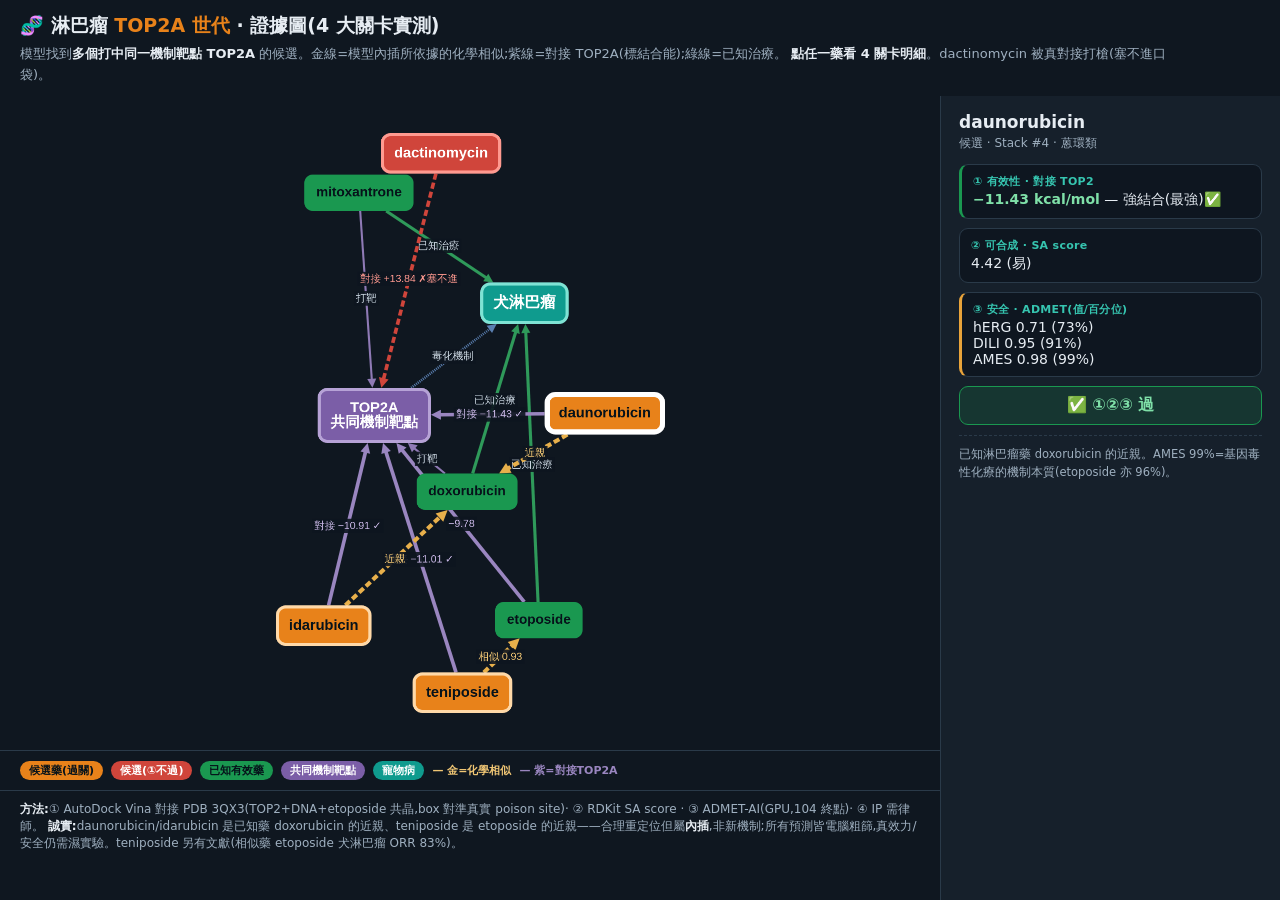
==== cohort_graph.html @ 1018a5cf "add cohort evidence graph (Cytoscape · 4-gate, docking on edges)" ====
<!DOCTYPE html>
<html lang="zh-Hant">
<head>
<meta charset="UTF-8">
<meta name="viewport" content="width=device-width, initial-scale=1.0">
<title>淋巴瘤 TOP2A 世代 · 證據圖(4 大關卡)</title>
<script src="vendor/cytoscape.min.js"></script>
<script>window.cytoscape||document.write('<script src="https://unpkg.com/cytoscape@3.30.2/dist/cytoscape.min.js"><\/script>');</script>
<style>
  :root{--bg:#0f1720;--card:#16202b;--ink:#e7edf3;--muted:#9fb0c0;--line:#2a3a49;
        --acc:#36c5b0;--cand:#e8821a;--known:#1a9850;--tgt:#7b5ea7;--dis:#0f9b8e;--fail:#d0453b}
  *{box-sizing:border-box}
  html,body{margin:0;height:100%;background:var(--bg);color:var(--ink);font-family:"Noto Sans TC",system-ui,sans-serif}
  header{padding:13px 20px 8px}
  h1{margin:0;font-size:19px}
  h1 .c{color:var(--cand)}
  .sub{color:var(--muted);font-size:13px;line-height:1.6;margin-top:5px;max-width:1150px}
  .sub b{color:var(--ink)}
  #stage{position:absolute;top:96px;bottom:0;left:0;right:340px}
  #cy{position:absolute;top:0;bottom:150px;left:0;right:0}
  #legend{position:absolute;bottom:110px;left:0;right:0;height:40px;display:flex;gap:8px;align-items:center;
          padding:0 20px;font-size:11px;flex-wrap:wrap;border-top:1px solid var(--line)}
  .lg{padding:2px 9px;border-radius:10px;font-weight:700;color:#06121a}
  .foot{position:absolute;bottom:0;left:0;right:0;height:110px;padding:10px 20px;border-top:1px solid var(--line);
        font-size:12px;color:var(--muted);overflow:auto}
  .foot b{color:var(--ink)}
  /* 右側明細面板 */
  #panel{position:absolute;top:96px;bottom:0;right:0;width:340px;background:var(--card);border-left:1px solid var(--line);
         padding:16px 18px;overflow:auto}
  #panel h2{margin:0 0 3px;font-size:17px}
  #panel .rk{color:var(--muted);font-size:12px;margin-bottom:12px}
  .gate{border:1px solid var(--line);border-radius:9px;padding:9px 11px;margin-bottom:9px;background:#0e1620}
  .gate .lab{font-size:11px;color:var(--acc);font-weight:700;letter-spacing:.3px}
  .gate .val{font-size:14px;margin-top:2px}
  .gate.g1p{border-left:3px solid var(--known)} .gate.g1f{border-left:3px solid var(--fail)}
  .gate.g3{border-left:3px solid #e8a33a}
  .p{color:#7fe0a8;font-weight:700} .f{color:#ff8a7f;font-weight:700}
  .verdict{margin-top:6px;padding:8px 11px;border-radius:9px;font-weight:700;text-align:center}
  .verdict.pass{background:rgba(26,153,80,.18);color:#7fe0a8;border:1px solid #1a9850}
  .verdict.fail{background:rgba(208,69,59,.18);color:#ff8a7f;border:1px solid #d0453b}
  .verdict.ref{background:rgba(90,127,176,.16);color:#9cc0e8;border:1px solid #4a6a90}
  .hint{color:var(--muted);font-size:12.5px;line-height:1.7}
  .note{font-size:11.5px;color:var(--muted);margin-top:10px;line-height:1.6;border-top:1px dashed var(--line);padding-top:9px}
  @media(max-width:820px){#stage{right:0}#panel{position:static;width:auto;height:auto;border-left:none;border-top:1px solid var(--line)}
    #cy{right:0}}
</style>
</head>
<body>
<header>
  <h1>🧬 淋巴瘤 <span class="c">TOP2A 世代</span> · 證據圖(4 大關卡實測)</h1>
  <div class="sub">
    模型找到<b>多個打中同一機制靶點 TOP2A</b> 的候選。金線=模型內插所依據的化學相似;紫線=對接 TOP2A(標結合能);綠線=已知治療。
    <b>點任一藥看 4 關卡明細</b>。dactinomycin 被真對接打槍(塞不進口袋)。
  </div>
</header>

<div id="stage">
  <div id="cy"></div>
  <div id="legend">
    <span class="lg" style="background:#e8821a">候選藥(過關)</span>
    <span class="lg" style="background:#d0453b;color:#fff">候選(①不過)</span>
    <span class="lg" style="background:#1a9850">已知有效藥</span>
    <span class="lg" style="background:#7b5ea7;color:#fff">共同機制靶點</span>
    <span class="lg" style="background:#0f9b8e;color:#fff">寵物病</span>
    <span style="color:#f0c674;font-weight:700">— 金=化學相似</span>
    <span style="color:#9a86c0;font-weight:700">— 紫=對接TOP2A</span>
  </div>
  <div class="foot">
    <b>方法:</b>① AutoDock Vina 對接 PDB 3QX3(TOP2+DNA+etoposide 共晶,box 對準真實 poison site)· ② RDKit SA score · ③ ADMET-AI(GPU,104 終點)· ④ IP 需律師。
    <b>誠實:</b>daunorubicin/idarubicin 是已知藥 doxorubicin 的近親、teniposide 是 etoposide 的近親——合理重定位但屬<b>內插</b>,非新機制;所有預測皆電腦粗篩,真效力/安全仍需濕實驗。teniposide 另有文獻(相似藥 etoposide 犬淋巴瘤 ORR 83%)。
  </div>
</div>

<div id="panel">
  <div id="pcontent">
    <p class="hint">👈 點圖上任一顆藥,看它的<br>① 對接有效性 ② 可合成 ③ ADMET 安全 明細。</p>
    <p class="hint" style="margin-top:14px"><b style="color:#e8821a">teniposide / daunorubicin / idarubicin</b> = ①②③ 過關。<br><b style="color:#ff8a7f">dactinomycin</b> = ① 被對接打槍。</p>
  </div>
</div>

<script>
const GATE={
 etop:{n:"etoposide",cls:"ref",rk:"對照 · 已知有效藥",g1:"−9.78 kcal/mol",g1c:"g1p",g1t:"強結合(驗證設定)",sa:"4.9",herg:"0.77 (77%)",dili:"0.89 (82%)",ames:"0.84 (96%)",v:"ref",vt:"基準(FDA 核准)",note:"docking 對照組:已知結合此口袋,得強分數→證明流程設對。"},
 teni:{n:"teniposide",cls:"cand",rk:"候選 · Stack #8",g1:"−11.01 kcal/mol",g1c:"g1p",g1t:"強結合 ✅",sa:"5.0",herg:"0.85 (83%)",dili:"0.93 (87%)",ames:"0.89 (97%)",v:"pass",vt:"✅ ①②③ 過",note:"另有文獻:相似藥 etoposide 於 27 隻犬淋巴瘤 ORR 83%。模型選它的理由是化學像 etoposide(消融證)。"},
 daun:{n:"daunorubicin",cls:"cand",rk:"候選 · Stack #4 · 蒽環類",g1:"−11.43 kcal/mol",g1c:"g1p",g1t:"強結合(最強)✅",sa:"4.42",herg:"0.71 (73%)",dili:"0.95 (91%)",ames:"0.98 (99%)",v:"pass",vt:"✅ ①②③ 過",note:"已知淋巴瘤藥 doxorubicin 的近親。AMES 99%=基因毒性化療的機制本質(etoposide 亦 96%)。"},
 idar:{n:"idarubicin",cls:"cand",rk:"候選 · Stack #7 · 蒽環類",g1:"−10.91 kcal/mol",g1c:"g1p",g1t:"強結合 ✅",sa:"4.34",herg:"0.68 (71%)",dili:"0.94 (89%)",ames:"0.98 (99%)",v:"pass",vt:"✅ ①②③ 過",note:"doxorubicin 近親,Ro5 全過。毒性旗與 etoposide 同級。"},
 dact:{n:"dactinomycin",cls:"fail",rk:"候選 · Stack #6 · 環狀肽",g1:"+13.84 kcal/mol",g1c:"g1f",g1t:"塞不進口袋 ❌",sa:"7.02",herg:"0.78 (78%)",dili:"1.00 (99%)",ames:"0.41 (71%)",v:"fail",vt:"❌ ① 不過",note:"KG 標它打 TOP2A,但真對接為正值=太大塞不進 poison site(它是 DNA 嵌入劑)。真正的①打槍了查表假陽性。"}
};
function show(id){
 const g=GATE[id]; if(!g) return;
 document.getElementById("pcontent").innerHTML=
  '<h2>'+g.n+'</h2><div class="rk">'+g.rk+'</div>'+
  '<div class="gate '+g.g1c+'"><div class="lab">① 有效性 · 對接 TOP2</div><div class="val"><b class="'+(g.g1c=="g1p"?"p":"f")+'">'+g.g1+'</b> — '+g.g1t+'</div></div>'+
  '<div class="gate"><div class="lab">② 可合成 · SA score</div><div class="val">'+g.sa+(parseFloat(g.sa)<4.5?' (易)':' (偏難,大分子)')+'</div></div>'+
  '<div class="gate g3"><div class="lab">③ 安全 · ADMET(值/百分位)</div><div class="val">hERG '+g.herg+'<br>DILI '+g.dili+'<br>AMES '+g.ames+'</div></div>'+
  '<div class="verdict '+g.v+'">'+g.vt+'</div>'+
  '<div class="note">'+g.note+'</div>';
}
const els=[
  {data:{id:"dis",label:"犬淋巴瘤",t:"dis"}},
  {data:{id:"top2a",label:"TOP2A\n共同機制靶點",t:"tgt"}},
  {data:{id:"etop",label:"etoposide",t:"known"}},
  {data:{id:"doxo",label:"doxorubicin",t:"known"}},
  {data:{id:"mito",label:"mitoxantrone",t:"known"}},
  {data:{id:"teni",label:"teniposide",t:"cand"}},
  {data:{id:"daun",label:"daunorubicin",t:"cand"}},
  {data:{id:"idar",label:"idarubicin",t:"cand"}},
  {data:{id:"dact",label:"dactinomycin",t:"fail"}},
  // 已知藥 → 病(治療)
  {data:{source:"etop",target:"dis",cls:"treat",label:"已知治療"}},
  {data:{source:"doxo",target:"dis",cls:"treat",label:"已知治療"}},
  {data:{source:"mito",target:"dis",cls:"treat",label:"已知治療"}},
  // 所有藥 → TOP2A(對接分數)
  {data:{source:"etop",target:"top2a",cls:"dockp",label:"−9.78"}},
  {data:{source:"doxo",target:"top2a",cls:"tgt",label:"打靶"}},
  {data:{source:"mito",target:"top2a",cls:"tgt",label:"打靶"}},
  {data:{source:"teni",target:"top2a",cls:"dockp",label:"對接 −11.01 ✓"}},
  {data:{source:"daun",target:"top2a",cls:"dockp",label:"對接 −11.43 ✓"}},
  {data:{source:"idar",target:"top2a",cls:"dockp",label:"對接 −10.91 ✓"}},
  {data:{source:"dact",target:"top2a",cls:"dockf",label:"對接 +13.84 ✗塞不進"}},
  // TOP2A → 病(機制)
  {data:{source:"top2a",target:"dis",cls:"mech",label:"毒化機制"}},
  // 候選 → 近親已知藥(化學相似,金線)
  {data:{source:"teni",target:"etop",cls:"sim",label:"相似 0.93"}},
  {data:{source:"daun",target:"doxo",cls:"sim",label:"近親"}},
  {data:{source:"idar",target:"doxo",cls:"sim",label:"近親"}},
];
const COL={dis:"#0f9b8e",tgt:"#7b5ea7",known:"#1a9850",cand:"#e8821a",fail:"#d0453b"};
const cy=cytoscape({
  container:document.getElementById("cy"), elements:els,
  layout:{name:"cose",animate:false,padding:36,nodeRepulsion:14000,idealEdgeLength:120,gravity:.3,nodeOverlap:24},
  style:[
    {selector:"node",style:{"label":"data(label)","text-valign":"center","text-halign":"center","color":"#06121a",
      "font-size":"13px","font-weight":700,"shape":"round-rectangle","width":"label","height":"label",
      "padding":"11px","text-wrap":"wrap","text-max-width":"110px"}},
    ...Object.entries(COL).map(([t,c])=>({selector:'node[t="'+t+'"]',style:{"background-color":c,
      "color":(t==="dis"||t==="tgt"||t==="fail")?"#fff":"#06121a"}})),
    {selector:'node[t="cand"]',style:{"border-width":3,"border-color":"#ffd9a8","font-size":"14px"}},
    {selector:'node[t="fail"]',style:{"border-width":3,"border-color":"#ff9a90","font-size":"14px"}},
    {selector:'node[t="dis"]',style:{"border-width":3,"border-color":"#7fe3d4","font-size":"15px"}},
    {selector:'node[t="tgt"]',style:{"border-width":3,"border-color":"#b6a2d6","font-size":"14px"}},
    {selector:"edge",style:{"label":"data(label)","font-size":"10px","color":"#c8d4de","text-background-color":"#0e1620",
      "text-background-opacity":.9,"text-background-padding":"2px","width":2,"curve-style":"bezier",
      "target-arrow-shape":"triangle","line-color":"#3a4d5e","target-arrow-color":"#3a4d5e"}},
    {selector:'edge[cls="sim"]',style:{"line-color":"#e8b04b","target-arrow-color":"#e8b04b","width":4,"color":"#f0c674","line-style":"dashed"}},
    {selector:'edge[cls="tgt"]',style:{"line-color":"#8f7ab5","target-arrow-color":"#8f7ab5"}},
    {selector:'edge[cls="dockp"]',style:{"line-color":"#9a86c0","target-arrow-color":"#9a86c0","width":3.5,"color":"#c9b8e6"}},
    {selector:'edge[cls="dockf"]',style:{"line-color":"#d0453b","target-arrow-color":"#d0453b","width":3.5,"color":"#ff9a90","line-style":"dashed"}},
    {selector:'edge[cls="treat"]',style:{"line-color":"#2f9a5a","target-arrow-color":"#2f9a5a","width":3}},
    {selector:'edge[cls="mech"]',style:{"line-color":"#5a7fb0","target-arrow-color":"#5a7fb0","line-style":"dotted","width":2.5}},
    {selector:'node.sel',style:{"border-width":5,"border-color":"#fff"}},
  ]
});
cy.on("tap","node",function(e){ cy.nodes().removeClass("sel"); e.target.addClass("sel"); show(e.target.id()); });
show("daun");  // 預設顯示最強的
cy.getElementById("daun").addClass("sel");
</script>
</body>
</html>
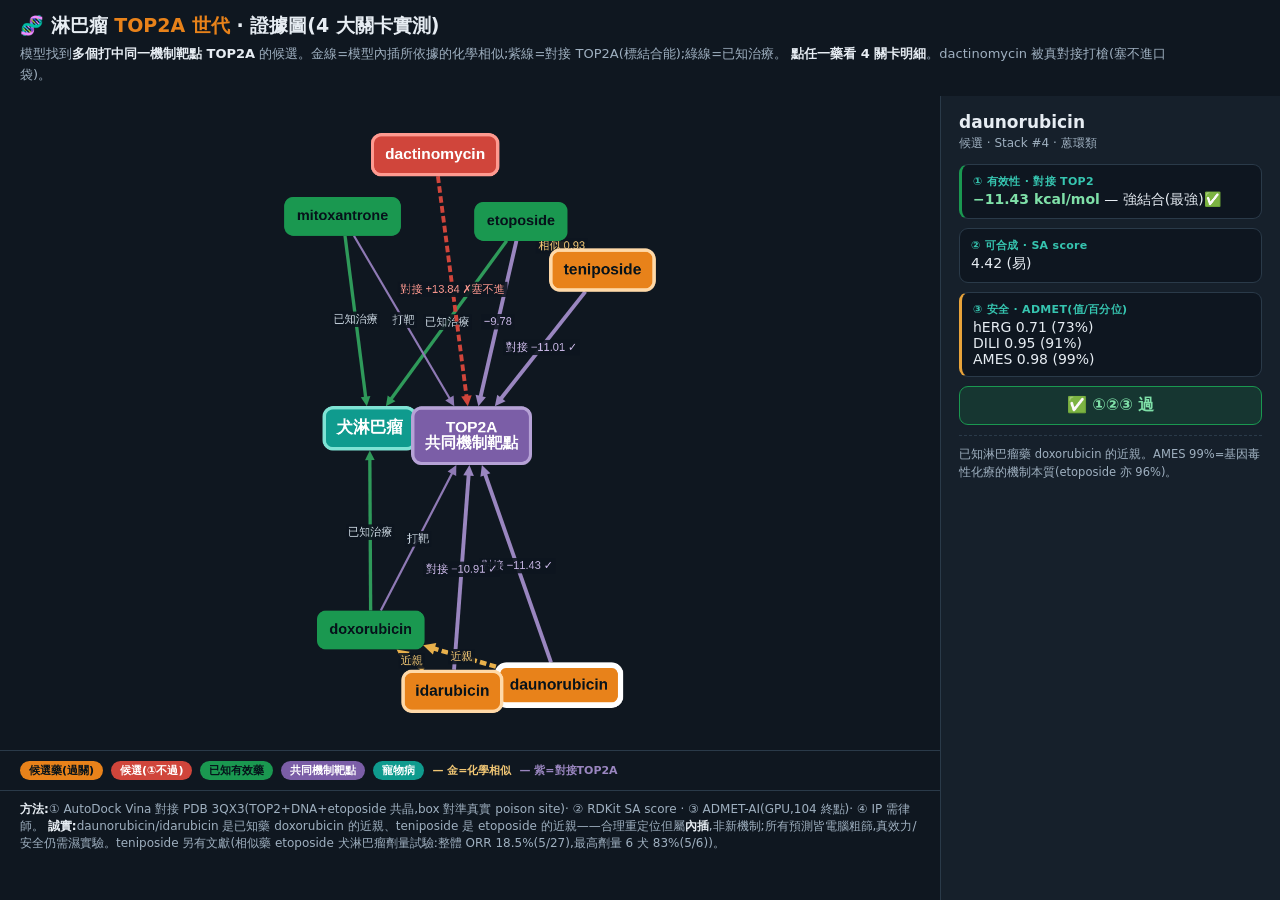
==== commit edfb107d: "fix etoposide 83% framing → overall 18.5% (5/27), top-dose 6-dog 83% (5/6)" ====
--- a/cohort_graph.html
+++ b/cohort_graph.html
@@ -67,7 +67,7 @@
   </div>
   <div class="foot">
     <b>方法:</b>① AutoDock Vina 對接 PDB 3QX3(TOP2+DNA+etoposide 共晶,box 對準真實 poison site)· ② RDKit SA score · ③ ADMET-AI(GPU,104 終點)· ④ IP 需律師。
-    <b>誠實:</b>daunorubicin/idarubicin 是已知藥 doxorubicin 的近親、teniposide 是 etoposide 的近親——合理重定位但屬<b>內插</b>,非新機制;所有預測皆電腦粗篩,真效力/安全仍需濕實驗。teniposide 另有文獻(相似藥 etoposide 犬淋巴瘤 ORR 83%)。
+    <b>誠實:</b>daunorubicin/idarubicin 是已知藥 doxorubicin 的近親、teniposide 是 etoposide 的近親——合理重定位但屬<b>內插</b>,非新機制;所有預測皆電腦粗篩,真效力/安全仍需濕實驗。teniposide 另有文獻(相似藥 etoposide 犬淋巴瘤劑量試驗:整體 ORR 18.5%(5/27),最高劑量 6 犬 83%(5/6))。
   </div>
 </div>
 
@@ -81,7 +81,7 @@
 <script>
 const GATE={
  etop:{n:"etoposide",cls:"ref",rk:"對照 · 已知有效藥",g1:"−9.78 kcal/mol",g1c:"g1p",g1t:"強結合(驗證設定)",sa:"4.9",herg:"0.77 (77%)",dili:"0.89 (82%)",ames:"0.84 (96%)",v:"ref",vt:"基準(FDA 核准)",note:"docking 對照組:已知結合此口袋,得強分數→證明流程設對。"},
- teni:{n:"teniposide",cls:"cand",rk:"候選 · Stack #8",g1:"−11.01 kcal/mol",g1c:"g1p",g1t:"強結合 ✅",sa:"5.0",herg:"0.85 (83%)",dili:"0.93 (87%)",ames:"0.89 (97%)",v:"pass",vt:"✅ ①②③ 過",note:"另有文獻:相似藥 etoposide 於 27 隻犬淋巴瘤 ORR 83%。模型選它的理由是化學像 etoposide(消融證)。"},
+ teni:{n:"teniposide",cls:"cand",rk:"候選 · Stack #8",g1:"−11.01 kcal/mol",g1c:"g1p",g1t:"強結合 ✅",sa:"5.0",herg:"0.85 (83%)",dili:"0.93 (87%)",ames:"0.89 (97%)",v:"pass",vt:"✅ ①②③ 過",note:"另有文獻:相似藥 etoposide 犬淋巴瘤劑量試驗,整體 ORR 18.5%(5/27),最高劑量 6 犬 5/6=83%。模型選它的理由是化學像 etoposide(消融證)。"},
  daun:{n:"daunorubicin",cls:"cand",rk:"候選 · Stack #4 · 蒽環類",g1:"−11.43 kcal/mol",g1c:"g1p",g1t:"強結合(最強)✅",sa:"4.42",herg:"0.71 (73%)",dili:"0.95 (91%)",ames:"0.98 (99%)",v:"pass",vt:"✅ ①②③ 過",note:"已知淋巴瘤藥 doxorubicin 的近親。AMES 99%=基因毒性化療的機制本質(etoposide 亦 96%)。"},
  idar:{n:"idarubicin",cls:"cand",rk:"候選 · Stack #7 · 蒽環類",g1:"−10.91 kcal/mol",g1c:"g1p",g1t:"強結合 ✅",sa:"4.34",herg:"0.68 (71%)",dili:"0.94 (89%)",ames:"0.98 (99%)",v:"pass",vt:"✅ ①②③ 過",note:"doxorubicin 近親,Ro5 全過。毒性旗與 etoposide 同級。"},
  dact:{n:"dactinomycin",cls:"fail",rk:"候選 · Stack #6 · 環狀肽",g1:"+13.84 kcal/mol",g1c:"g1f",g1t:"塞不進口袋 ❌",sa:"7.02",herg:"0.78 (78%)",dili:"1.00 (99%)",ames:"0.41 (71%)",v:"fail",vt:"❌ ① 不過",note:"KG 標它打 TOP2A,但真對接為正值=太大塞不進 poison site(它是 DNA 嵌入劑)。真正的①打槍了查表假陽性。"}
